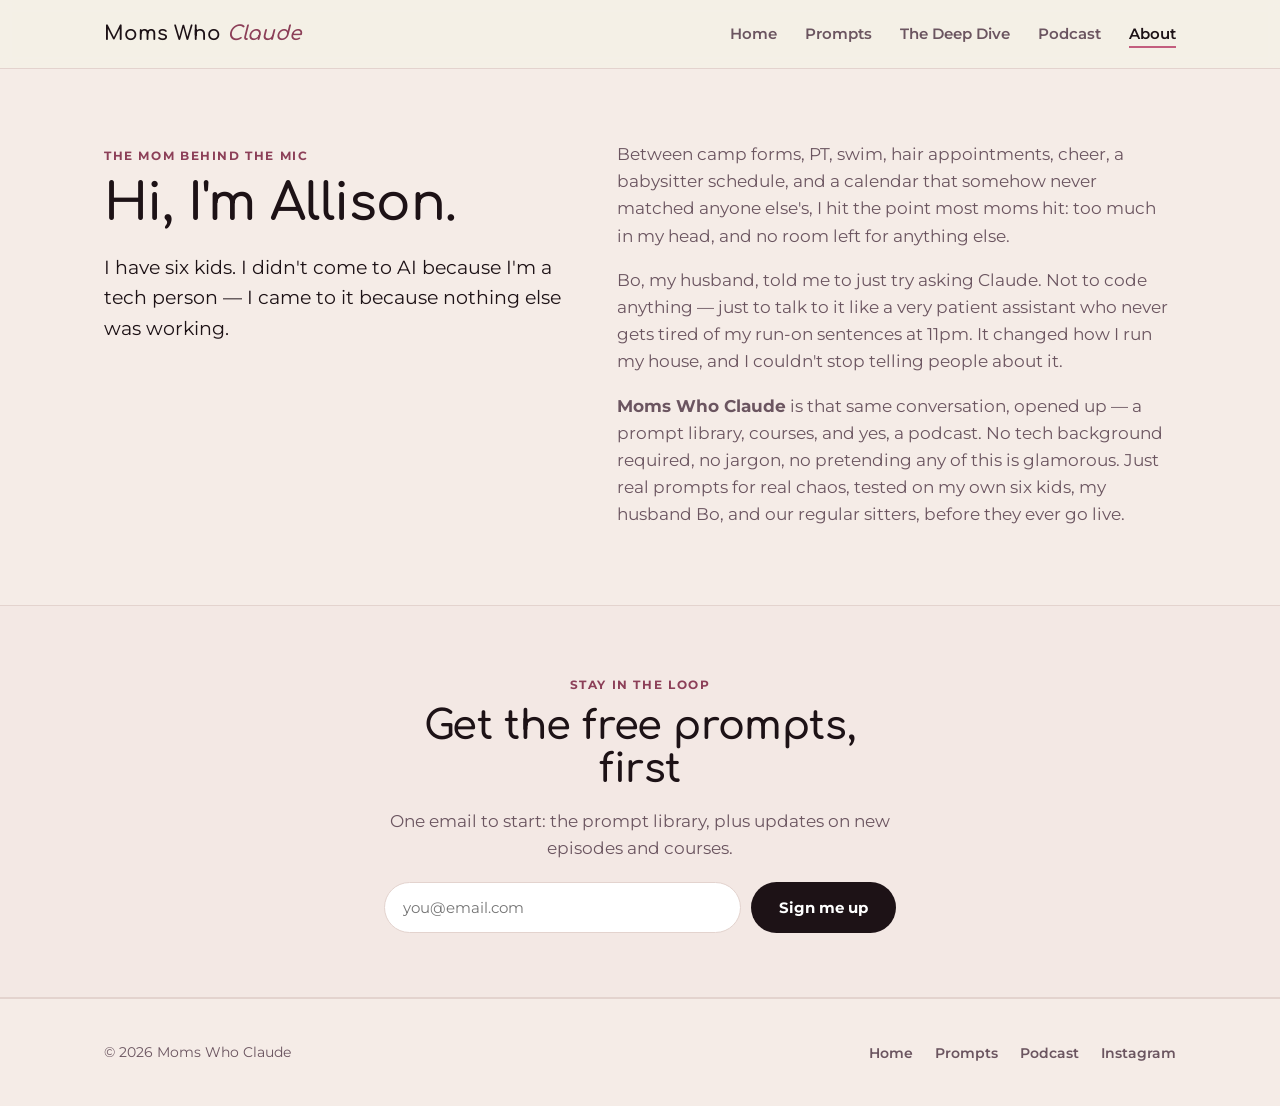
==== about.html @ f39afb76 "Add files via upload" ====
<!DOCTYPE html>
<html lang="en">
<head>
<meta charset="UTF-8">
<meta name="viewport" content="width=device-width, initial-scale=1.0">
<title>About — Moms Who Claude</title>
<meta name="description" content="Allison is a mom of six who found AI out of desperation, not curiosity. This is why she started Moms Who Claude.">
<link rel="preconnect" href="https://fonts.googleapis.com">
<link rel="preconnect" href="https://fonts.gstatic.com" crossorigin>
<link href="https://fonts.googleapis.com/css2?family=Comfortaa:wght@400;600;700&family=Montserrat:wght@400;500;600;700;800&family=Caveat:wght@600&display=swap" rel="stylesheet">
<link rel="stylesheet" href="styles.css">
</head>
<body>

<header class="site-nav">
  <div class="nav-inner wrap">
    <a href="index.html" class="logo">Moms Who <em>Claude</em></a>
    <button class="nav-toggle" aria-label="Open menu" aria-expanded="false">☰</button>
    <ul class="nav-links">
      <li><a href="index.html">Home</a></li>
      <li><a href="resources.html">Prompts</a></li>
      <li><a href="courses.html">The Deep Dive</a></li>
      <li><a href="podcast.html">Podcast</a></li>
      <li><a href="about.html" class="active">About</a></li>
    </ul>
  </div>
</header>

<main>
  <section class="hero">
    <div class="wrap bio-grid">
      <div>
        <span class="eyebrow">The mom behind the mic</span>
        <h1 style="font-size:clamp(2.2rem,4vw,3.2rem);">Hi, I'm Allison.</h1>
        <p class="lede">I have six kids. I didn't come to AI because I'm a tech person — I came to it because nothing else was working.</p>
      </div>

      <div>
        <p>Between camp forms, PT, swim, hair appointments, cheer, a babysitter schedule, and a calendar that somehow never matched anyone else's, I hit the point most moms hit: too much in my head, and no room left for anything else.</p>
        <p>Bo, my husband, told me to just try asking Claude. Not to code anything — just to talk to it like a very patient assistant who never gets tired of my run-on sentences at 11pm. It changed how I run my house, and I couldn't stop telling people about it.</p>
        <p><strong>Moms Who Claude</strong> is that same conversation, opened up — a prompt library, courses, and yes, a podcast. No tech background required, no jargon, no pretending any of this is glamorous. Just real prompts for real chaos, tested on my own six kids, my husband Bo, and our regular sitters, before they ever go live.</p>
      </div>
    </div>
  </section>

  <section class="section-alt" id="contact">
    <div class="wrap" style="max-width:560px; text-align:center;">
      <span class="eyebrow">Stay in the loop</span>
      <h2>Get the free prompts, first</h2>
      <p>One email to start: the prompt library, plus updates on new episodes and courses.</p>
      <form style="display:flex; gap:10px; flex-wrap:wrap; justify-content:center; margin-top:20px;" onsubmit="event.preventDefault(); alert('Thanks for signing up! (Connect this form to your email tool to go live.)');">
        <input type="email" required placeholder="you@email.com" style="flex:1; min-width:220px; padding:14px 18px; border-radius:999px; border:1px solid var(--line); font-family:var(--font-body); font-size:0.95rem;">
        <button type="submit" class="btn btn-primary">Sign me up</button>
      </form>
    </div>
  </section>
</main>

<footer>
  <div class="wrap footer-inner">
    <span class="foot-note">© 2026 Moms Who Claude</span>
    <ul class="foot-links">
      <li><a href="index.html">Home</a></li>
      <li><a href="resources.html">Prompts</a></li>
      <li><a href="podcast.html">Podcast</a></li>
      <li><a href="https://instagram.com/" target="_blank" rel="noopener">Instagram</a></li>
    </ul>
  </div>
</footer>

<script>
  const toggle = document.querySelector('.nav-toggle');
  const links = document.querySelector('.nav-links');
  toggle.addEventListener('click', () => {
    const open = links.classList.toggle('open');
    toggle.setAttribute('aria-expanded', open);
  });
</script>
</body>
</html>
---- styles.css ----
/* ============================================
   Moms Who Claude — Design Tokens
   ============================================ */
:root{
  --cream: #F5ECE7;
  --blush: #F3E8E4;
  --plum: #2A1B22;
  --ink: #1D1216;
  --ink-soft: #6B5560;
  --rose: #C35E7E;
  --rose-deep: #8C3F58;
  --rose-light: #D3849A;
  --line: #E3D3CE;
  --white: #FFFFFF;

  /* kept as aliases so the rest of the file reads cleanly */
  --paper: var(--cream);
  --paper-dim: var(--blush);

  --font-display: 'Comfortaa', sans-serif;
  --font-body: 'Montserrat', -apple-system, BlinkMacSystemFont, sans-serif;

  --radius: 14px;
  --max-width: 1120px;
}

*, *::before, *::after{ box-sizing: border-box; }

html{ scroll-behavior: smooth; }

body{
  margin: 0;
  background: var(--paper);
  color: var(--ink);
  font-family: var(--font-body);
  font-size: 17px;
  line-height: 1.6;
  -webkit-font-smoothing: antialiased;
}

img{ max-width: 100%; display: block; }

a{ color: inherit; }

.wrap{
  max-width: var(--max-width);
  margin: 0 auto;
  padding: 0 24px;
}

/* ---------- Typography ---------- */
h1, h2, h3{
  font-family: var(--font-display);
  font-weight: 600;
  line-height: 1.08;
  margin: 0 0 0.4em;
  letter-spacing: -0.01em;
}
h1{ font-size: clamp(2.4rem, 5vw, 4rem); }
h2{ font-size: clamp(1.7rem, 3.2vw, 2.5rem); }
h3{ font-size: 1.25rem; }

.eyebrow{
  font-family: var(--font-body);
  font-weight: 700;
  font-size: 0.72rem;
  letter-spacing: 0.14em;
  text-transform: uppercase;
  color: var(--rose-deep);
  margin: 0 0 0.9em;
  display: inline-block;
}

p{ margin: 0 0 1em; color: var(--ink-soft); }
.lede{ font-size: 1.2rem; color: var(--ink); }

/* ---------- Buttons ---------- */
.btn{
  display: inline-flex;
  align-items: center;
  gap: 8px;
  font-family: var(--font-body);
  font-weight: 700;
  font-size: 0.95rem;
  padding: 14px 26px;
  border-radius: 999px;
  text-decoration: none;
  border: 2px solid transparent;
  cursor: pointer;
  transition: transform 0.15s ease, background 0.15s ease, border-color .15s ease;
}
.btn:hover{ transform: translateY(-2px); }
.btn:focus-visible{ outline: 3px solid var(--rose-light); outline-offset: 3px; }

.btn-primary{ background: var(--ink); color: var(--white); }
.btn-primary:hover{ background: #33384f; }

.btn-outline{ background: transparent; border-color: var(--ink); color: var(--ink); }
.btn-outline:hover{ background: var(--ink); color: var(--white); }

/* ---------- Nav ---------- */
header.site-nav{
  position: sticky; top: 0; z-index: 50;
  background: rgba(244,240,230,0.92);
  backdrop-filter: blur(6px);
  border-bottom: 1px solid var(--line);
}
.nav-inner{
  display: flex; align-items: center; justify-content: space-between;
  padding: 18px 24px;
}
.logo{
  font-family: var(--font-display);
  font-weight: 600;
  font-size: 1.25rem;
  text-decoration: none;
  color: var(--ink);
}
.logo em{ font-style: italic; color: var(--rose-deep); }
.nav-links{ display: flex; gap: 28px; list-style: none; margin: 0; padding: 0; }
.nav-links a{
  text-decoration: none;
  font-weight: 600;
  font-size: 0.95rem;
  color: var(--ink-soft);
  padding-bottom: 3px;
  border-bottom: 2px solid transparent;
}
.nav-links a:hover, .nav-links a.active{ color: var(--ink); border-color: var(--rose); }

.nav-toggle{ display: none; background: none; border: none; font-size: 1.6rem; cursor: pointer; color: var(--ink); }

@media (max-width: 720px){
  .nav-links{
    position: absolute; top: 100%; left: 0; right: 0;
    background: var(--paper); border-bottom: 1px solid var(--line);
    flex-direction: column; padding: 18px 24px; gap: 16px;
    display: none;
  }
  .nav-links.open{ display: flex; }
  .nav-toggle{ display: block; }
}

/* ---------- Hero ---------- */
.hero{ padding: 72px 0 60px; }
.hero-grid{
  display: grid; grid-template-columns: 1.1fr 1fr; gap: 56px; align-items: center;
}
@media (max-width: 880px){ .hero-grid{ grid-template-columns: 1fr; } }

.hero-cta{ display: flex; gap: 14px; flex-wrap: wrap; margin-top: 28px; }

/* Signature element: the "Sunday Night Swap" card pair */
.swap{
  position: relative;
  display: grid;
  gap: 14px;
}
.swap-card{
  background: var(--white);
  border: 1px solid var(--line);
  border-radius: var(--radius);
  padding: 22px 24px;
  box-shadow: 0 18px 34px -22px rgba(29,18,22,0.35);
}
.swap-card.messy{
  transform: rotate(-1.4deg);
  font-family: 'Caveat', cursive;
  font-size: 1.28rem;
  color: #3D2530;
  background: var(--blush);
  border-color: var(--rose-light);
}
.swap-card.messy .swap-label{ font-family: var(--font-body); }
.swap-card.calm{
  transform: rotate(0.8deg);
  border-color: var(--rose-light);
}
.swap-label{
  font-weight: 800; font-size: 0.7rem; letter-spacing: 0.1em; text-transform: uppercase;
  color: var(--rose); margin-bottom: 10px; display: block;
}
.swap-card.calm .swap-label{ color: var(--rose-light); }
.swap ul{ margin: 0; padding-left: 1.1em; }
.swap-card.messy li{ margin-bottom: 6px; }
.swap-card.calm li{ margin-bottom: 8px; color: var(--ink); font-family: var(--font-body); font-size: 0.96rem; }
.swap-arrow{
  text-align: center; font-size: 1.4rem; color: var(--rose-deep); margin: -4px 0;
}

/* ---------- Sections ---------- */
section{ padding: 64px 0; }
.section-head{ max-width: 640px; margin-bottom: 40px; }
.section-alt{ background: var(--paper-dim); border-top: 1px solid var(--line); border-bottom: 1px solid var(--line); }

.grid-3{ display: grid; grid-template-columns: repeat(3, 1fr); gap: 26px; }
@media (max-width: 880px){ .grid-3{ grid-template-columns: 1fr; } }

.grid-4{ display: grid; grid-template-columns: repeat(4, 1fr); gap: 22px; }
@media (max-width: 980px){ .grid-4{ grid-template-columns: repeat(2, 1fr); } }
@media (max-width: 560px){ .grid-4{ grid-template-columns: 1fr; } }

.grid-2{ display: grid; grid-template-columns: repeat(2, 1fr); gap: 24px; }
@media (max-width: 720px){ .grid-2{ grid-template-columns: 1fr; } }

.card{
  background: var(--white);
  border: 1px solid var(--line);
  border-radius: var(--radius);
  padding: 28px;
}
.card .icon{ font-size: 1.6rem; margin-bottom: 14px; display: block; }

/* Episode list */
.ep-row{
  display: grid;
  grid-template-columns: 64px 1fr auto;
  gap: 20px;
  align-items: center;
  padding: 22px 0;
  border-bottom: 1px solid var(--line);
}
.ep-num{
  font-family: var(--font-display);
  font-size: 1.6rem;
  color: var(--rose-deep);
}
.ep-title{ font-weight: 700; margin-bottom: 4px; }
.ep-desc{ color: var(--ink-soft); font-size: 0.94rem; margin: 0; }
.ep-tag{
  font-size: 0.72rem; font-weight: 800; letter-spacing: 0.08em; text-transform: uppercase;
  padding: 5px 10px; border-radius: 999px; background: var(--rose-light); color: var(--white);
  white-space: nowrap;
}
.ep-tag.soon{ background: var(--line); color: var(--ink-soft); }
@media (max-width: 600px){
  .ep-row{ grid-template-columns: 40px 1fr; }
  .ep-tag{ grid-column: 2; justify-self: start; margin-top: 6px; }
}

/* About page */
.bio-grid{ display: grid; grid-template-columns: 0.9fr 1.1fr; gap: 56px; align-items: start; }
@media (max-width: 880px){ .bio-grid{ grid-template-columns: 1fr; } }
.crew{
  display: flex; flex-wrap: wrap; gap: 10px; margin-top: 18px;
}
.crew span{
  background: var(--white); border: 1px solid var(--line); border-radius: 999px;
  padding: 7px 14px; font-size: 0.85rem; font-weight: 600;
}

/* ---------- Footer ---------- */
footer{ border-top: 1px solid var(--line); padding: 40px 0; }
.footer-inner{
  display: flex; justify-content: space-between; align-items: center; flex-wrap: wrap; gap: 16px;
}
.foot-links{ display: flex; gap: 22px; list-style: none; margin: 0; padding: 0; }
.foot-links a{ text-decoration: none; font-weight: 600; font-size: 0.9rem; color: var(--ink-soft); }
.foot-links a:hover{ color: var(--ink); }
.foot-note{ font-size: 0.85rem; color: var(--ink-soft); }

/* ---------- Pillars (home) ---------- */
.pillar-card{
  background: var(--white);
  border: 1px solid var(--line);
  border-radius: var(--radius);
  padding: 30px 28px;
  text-decoration: none;
  color: var(--ink);
  display: block;
  transition: transform .15s ease, box-shadow .15s ease;
}
.pillar-card:hover{ transform: translateY(-3px); box-shadow: 0 18px 34px -24px rgba(29,18,22,0.4); }
.pillar-card .icon{ font-size: 1.7rem; margin-bottom: 12px; display: block; }
.pillar-card .pillar-link{
  font-weight: 800; font-size: 0.82rem; letter-spacing: .04em; color: var(--rose-deep);
  margin-top: 12px; display: inline-block;
}

/* Light teaser strip */
.teaser{
  display: flex; align-items: center; justify-content: space-between; gap: 24px; flex-wrap: wrap;
  background: var(--white); border: 1px solid var(--line); border-radius: var(--radius);
  padding: 24px 28px;
}
@media (max-width: 600px){ .teaser{ flex-direction: column; align-items: flex-start; } }

/* ---------- Pricing / offer cards ---------- */
.price-card{
  background: var(--white); border: 1px solid var(--line); border-radius: var(--radius);
  padding: 32px 28px; display: flex; flex-direction: column; height: 100%;
}
.price-card.featured{ border-color: var(--rose); box-shadow: 0 18px 34px -24px rgba(29,18,22,0.4); }
.price-tag{ font-family: var(--font-display); font-size: 2rem; margin: 6px 0 18px; }
.price-tag span{ font-family: var(--font-body); font-size: 0.95rem; color: var(--ink-soft); font-weight: 600; }
.feature-list{ list-style: none; margin: 0 0 24px; padding: 0; flex-grow: 1; }
.feature-list li{ padding: 7px 0 7px 26px; position: relative; color: var(--ink-soft); font-size: 0.95rem; }
.feature-list li::before{ content: "✓"; position: absolute; left: 0; color: var(--rose-light); font-weight: 800; }

/* Waitlist badge */
.badge{
  display: inline-block; font-size: 0.72rem; font-weight: 800; letter-spacing: .08em; text-transform: uppercase;
  background: var(--rose); color: var(--white); padding: 5px 12px; border-radius: 999px; margin-bottom: 14px;
}

@media (prefers-reduced-motion: reduce){
  html{ scroll-behavior: auto; }
  .btn{ transition: none; }
}
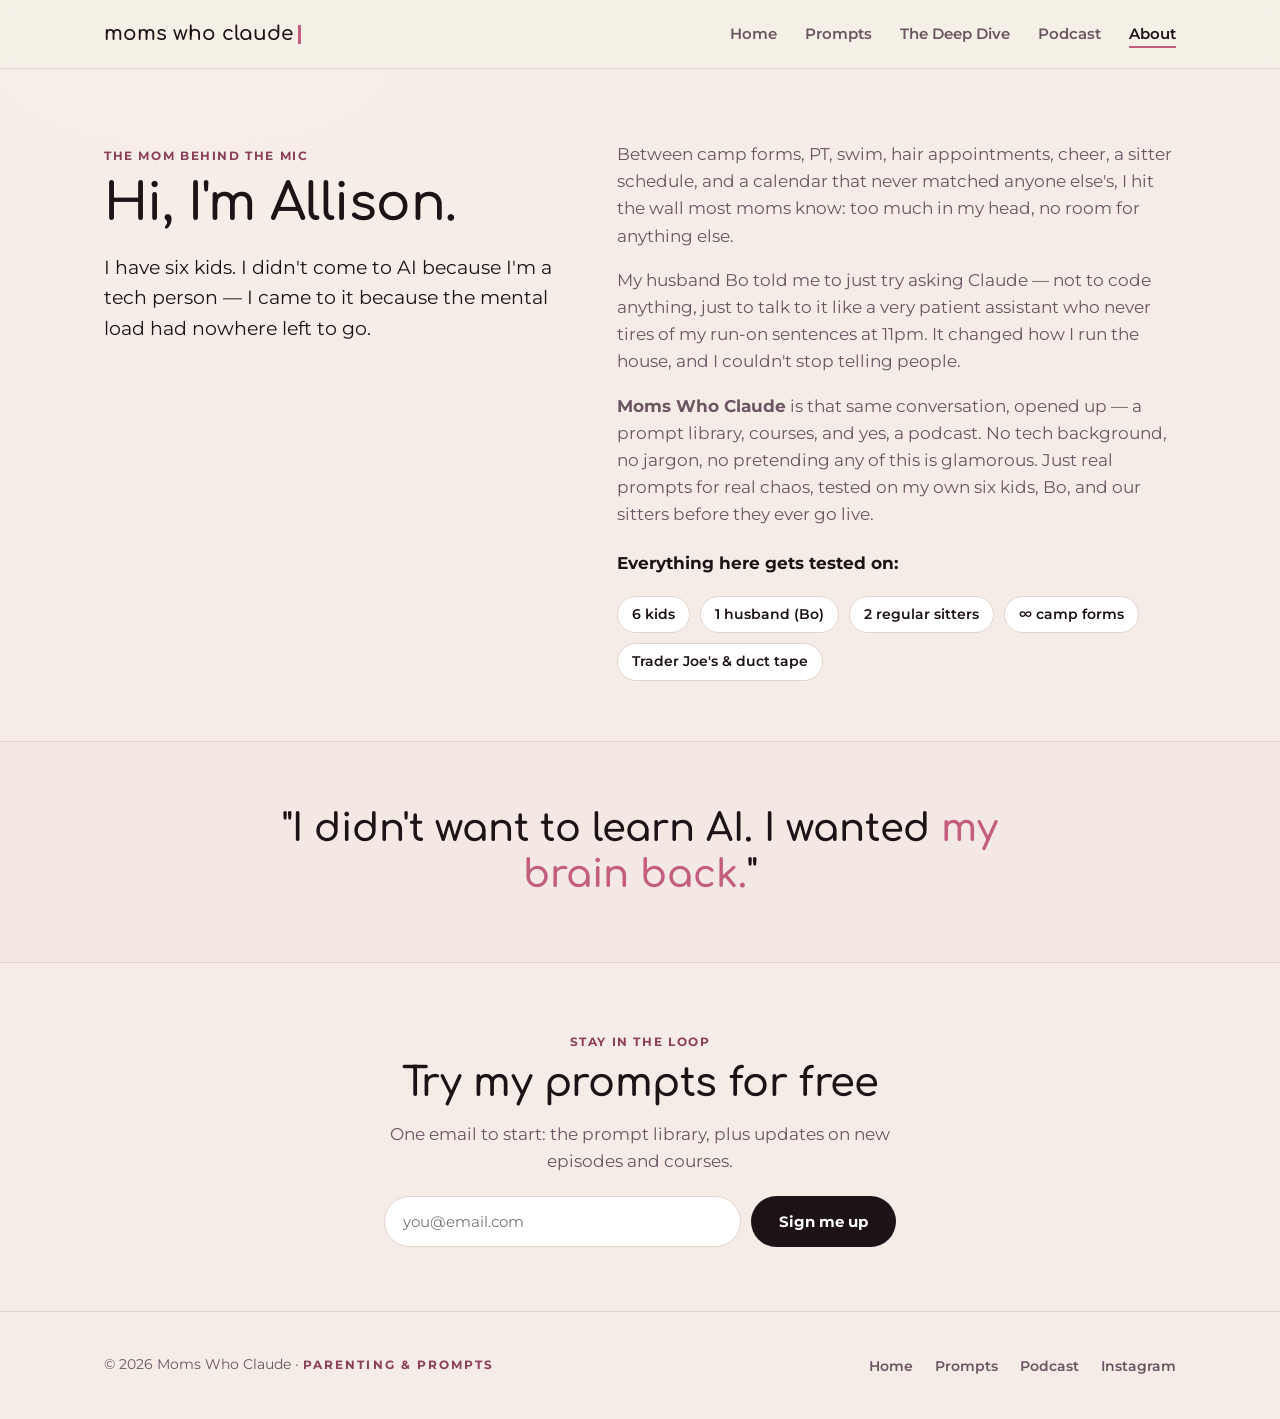
==== commit 5c7bcc7e: "Rework site copy and design around mental load positioning - Hero + meta descriptions lead with "men" ====
--- a/about.html
+++ b/about.html
@@ -14,7 +14,7 @@
 
 <header class="site-nav">
   <div class="nav-inner wrap">
-    <a href="index.html" class="logo">Moms Who <em>Claude</em></a>
+    <a href="index.html" class="logo">moms who claude<span class="cursor" aria-hidden="true"></span></a>
     <button class="nav-toggle" aria-label="Open menu" aria-expanded="false">☰</button>
     <ul class="nav-links">
       <li><a href="index.html">Home</a></li>
@@ -32,38 +32,52 @@
       <div>
         <span class="eyebrow">The mom behind the mic</span>
         <h1 style="font-size:clamp(2.2rem,4vw,3.2rem);">Hi, I'm Allison.</h1>
-        <p class="lede">I have six kids. I didn't come to AI because I'm a tech person — I came to it because nothing else was working.</p>
+        <p class="lede">I have six kids. I didn't come to AI because I'm a tech person — I came to it because the mental load had nowhere left to go.</p>
       </div>
 
       <div>
-        <p>Between camp forms, PT, swim, hair appointments, cheer, a babysitter schedule, and a calendar that somehow never matched anyone else's, I hit the point most moms hit: too much in my head, and no room left for anything else.</p>
-        <p>Bo, my husband, told me to just try asking Claude. Not to code anything — just to talk to it like a very patient assistant who never gets tired of my run-on sentences at 11pm. It changed how I run my house, and I couldn't stop telling people about it.</p>
-        <p><strong>Moms Who Claude</strong> is that same conversation, opened up — a prompt library, courses, and yes, a podcast. No tech background required, no jargon, no pretending any of this is glamorous. Just real prompts for real chaos, tested on my own six kids, my husband Bo, and our regular sitters, before they ever go live.</p>
+        <p>Between camp forms, PT, swim, hair appointments, cheer, a sitter schedule, and a calendar that never matched anyone else's, I hit the wall most moms know: too much in my head, no room for anything else.</p>
+        <p>My husband Bo told me to just try asking Claude — not to code anything, just to talk to it like a very patient assistant who never tires of my run-on sentences at 11pm. It changed how I run the house, and I couldn't stop telling people.</p>
+        <p><strong>Moms Who Claude</strong> is that same conversation, opened up — a prompt library, courses, and yes, a podcast. No tech background, no jargon, no pretending any of this is glamorous. Just real prompts for real chaos, tested on my own six kids, Bo, and our sitters before they ever go live.</p>
+        <p style="font-weight:700; color:var(--ink); margin-top:22px; margin-bottom:12px;">Everything here gets tested on:</p>
+        <div class="crew">
+          <span>6 kids</span>
+          <span>1 husband (Bo)</span>
+          <span>2 regular sitters</span>
+          <span>∞ camp forms</span>
+          <span>Trader Joe's &amp; duct tape</span>
+        </div>
       </div>
     </div>
   </section>
 
-  <section class="section-alt" id="contact">
+  <section class="section-alt">
+    <div class="wrap pullquote">
+      <p>"I didn't want to learn AI. I wanted <span class="hl">my brain back.</span>"</p>
+    </div>
+  </section>
+
+  <section id="contact">
     <div class="wrap" style="max-width:560px; text-align:center;">
       <span class="eyebrow">Stay in the loop</span>
-      <h2>Get the free prompts, first</h2>
+      <h2>Try my prompts for free</h2>
       <p>One email to start: the prompt library, plus updates on new episodes and courses.</p>
-      <form style="display:flex; gap:10px; flex-wrap:wrap; justify-content:center; margin-top:20px;" onsubmit="event.preventDefault(); alert('Thanks for signing up! (Connect this form to your email tool to go live.)');">
-        <input type="email" required placeholder="you@email.com" style="flex:1; min-width:220px; padding:14px 18px; border-radius:999px; border:1px solid var(--line); font-family:var(--font-body); font-size:0.95rem;">
-        <button type="submit" class="btn btn-primary">Sign me up</button>
-      </form>
+      <form action="https://app.kit.com/forms/9696511/subscriptions" method="post" data-sv-form="9696511" data-uid="75619957ce" data-format="inline" data-version="5" data-options='{"settings":{"after_subscribe":{"action":"message","success_message":"You are in! Check your email to confirm and grab the prompt library.","redirect_url":""}}}' class="seva-form formkit-form" style="display:flex; gap:10px; flex-wrap:wrap; justify-content:center; margin-top:20px;">
+        <input type="email" name="email_address" required placeholder="you@email.com" aria-label="Email address" style="flex:1; min-width:220px; padding:14px 18px; border-radius:999px; border:1px solid var(--line); font-family:var(--font-body); font-size:0.95rem;">
+        <button type="submit" data-element="submit" class="btn btn-primary">Sign me up</button>
+      </form> <script>document.querySelector('form[data-uid="75619957ce"]').addEventListener('submit',function(e){e.preventDefault();var f=e.target,b=f.querySelector('button[type=submit]');if(b){b.disabled=true;b.textContent='Signing you up…';}fetch(f.action,{method:'POST',headers:{'Accept':'application/json'},body:new URLSearchParams(new FormData(f))}).then(function(r){return r.json();}).then(function(){f.innerHTML='<p style="font-family:var(--font-body);font-size:1rem;margin:0;">You\'re in — thanks for subscribing! Check your inbox to confirm.</p>';}).catch(function(){if(b){b.disabled=false;b.textContent='Sign me up';}alert('Hmm, something went wrong — please try again.');});});</script>
     </div>
   </section>
 </main>
 
 <footer>
   <div class="wrap footer-inner">
-    <span class="foot-note">© 2026 Moms Who Claude</span>
+    <span class="foot-note">© 2026 Moms Who Claude · <span class="foot-tag">Parenting &amp; Prompts</span></span>
     <ul class="foot-links">
       <li><a href="index.html">Home</a></li>
       <li><a href="resources.html">Prompts</a></li>
       <li><a href="podcast.html">Podcast</a></li>
-      <li><a href="https://instagram.com/" target="_blank" rel="noopener">Instagram</a></li>
+      <li><a href="https://instagram.com/momswhoclaude" target="_blank" rel="noopener">Instagram</a></li>
     </ul>
   </div>
 </footer>
--- a/styles.css
+++ b/styles.css
@@ -115,8 +115,19 @@
   font-size: 1.25rem;
   text-decoration: none;
   color: var(--ink);
-}
-.logo em{ font-style: italic; color: var(--rose-deep); }
+  display: inline-flex;
+  align-items: baseline;
+}
+.logo .cursor{
+  display: inline-block;
+  width: 3px;
+  height: 0.95em;
+  background: var(--rose);
+  margin-left: 5px;
+  align-self: center;
+  animation: cursor-blink 1.1s steps(1) infinite;
+}
+@keyframes cursor-blink{ 50%{ opacity: 0; } }
 .nav-links{ display: flex; gap: 28px; list-style: none; margin: 0; padding: 0; }
 .nav-links a{
   text-decoration: none;
@@ -142,7 +153,22 @@
 }
 
 /* ---------- Hero ---------- */
-.hero{ padding: 72px 0 60px; }
+.hero{
+  padding: 72px 0 60px;
+  background: radial-gradient(120% 90% at 15% 0%, #F7EEEA 0%, var(--paper) 55%);
+}
+.hl{ color: var(--rose); }
+
+/* Pull quote band */
+.pullquote{ max-width: 820px; text-align: center; }
+.pullquote p{
+  font-family: var(--font-display);
+  font-weight: 600;
+  font-size: clamp(1.6rem, 3.4vw, 2.4rem);
+  line-height: 1.2;
+  color: var(--ink);
+  margin: 0;
+}
 .hero-grid{
   display: grid; grid-template-columns: 1.1fr 1fr; gap: 56px; align-items: center;
 }
@@ -233,8 +259,11 @@
   white-space: nowrap;
 }
 .ep-tag.soon{ background: var(--line); color: var(--ink-soft); }
+a.ep-tag{ text-decoration: none; transition: background .15s ease; }
+a.ep-tag:hover{ background: var(--rose); }
 @media (max-width: 600px){
-  .ep-row{ grid-template-columns: 40px 1fr; }
+  .ep-row{ grid-template-columns: 46px 1fr; }
+  .ep-num{ font-size: 1.25rem; }
   .ep-tag{ grid-column: 2; justify-self: start; margin-top: 6px; }
 }
 
@@ -258,6 +287,7 @@
 .foot-links a{ text-decoration: none; font-weight: 600; font-size: 0.9rem; color: var(--ink-soft); }
 .foot-links a:hover{ color: var(--ink); }
 .foot-note{ font-size: 0.85rem; color: var(--ink-soft); }
+.foot-tag{ letter-spacing: 0.18em; text-transform: uppercase; font-size: 0.72rem; color: var(--rose-deep); font-weight: 700; }
 
 /* ---------- Pillars (home) ---------- */
 .pillar-card{
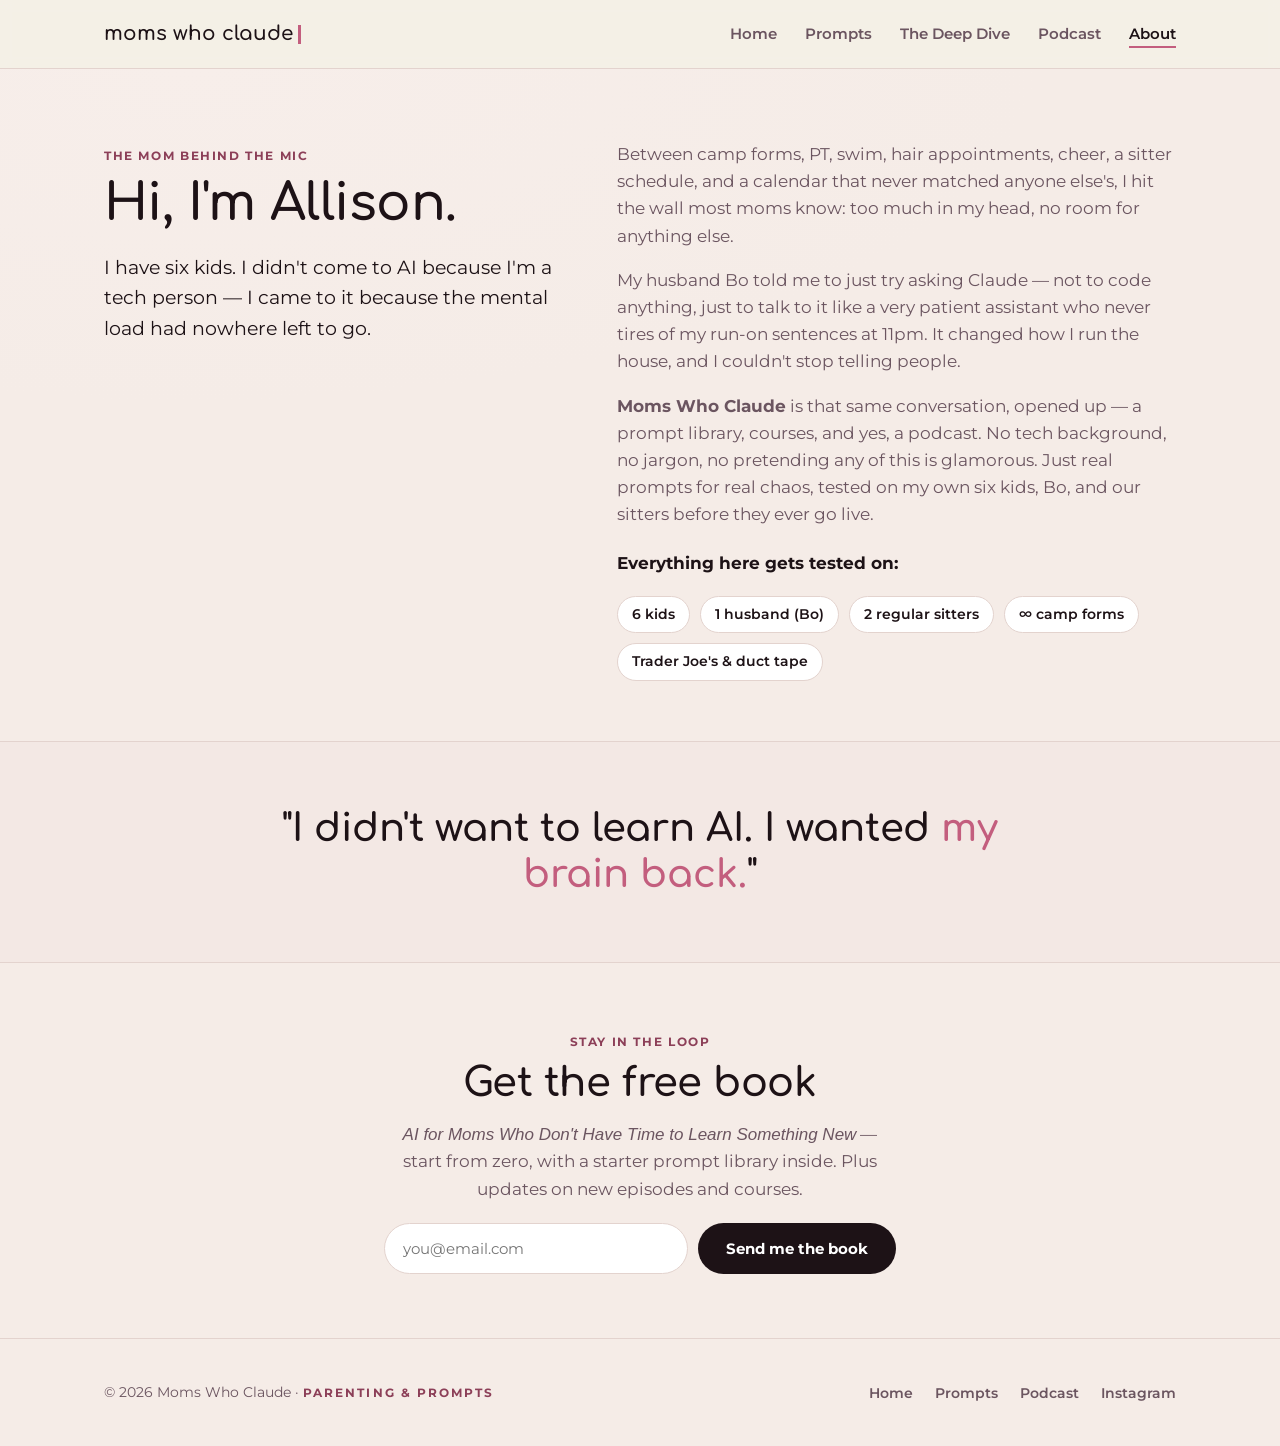
==== commit b8fad550: "Unify signup offer: email gets the free book, prompts stay free to browse Signup CTAs previously pro" ====
--- a/about.html
+++ b/about.html
@@ -60,12 +60,12 @@
   <section id="contact">
     <div class="wrap" style="max-width:560px; text-align:center;">
       <span class="eyebrow">Stay in the loop</span>
-      <h2>Try my prompts for free</h2>
-      <p>One email to start: the prompt library, plus updates on new episodes and courses.</p>
-      <form action="https://app.kit.com/forms/9696511/subscriptions" method="post" data-sv-form="9696511" data-uid="75619957ce" data-format="inline" data-version="5" data-options='{"settings":{"after_subscribe":{"action":"message","success_message":"You are in! Check your email to confirm and grab the prompt library.","redirect_url":""}}}' class="seva-form formkit-form" style="display:flex; gap:10px; flex-wrap:wrap; justify-content:center; margin-top:20px;">
+      <h2>Get the free book</h2>
+      <p><em>AI for Moms Who Don't Have Time to Learn Something New</em> — start from zero, with a starter prompt library inside. Plus updates on new episodes and courses.</p>
+      <form action="https://app.kit.com/forms/9696511/subscriptions" method="post" data-sv-form="9696511" data-uid="75619957ce" data-format="inline" data-version="5" data-options='{"settings":{"after_subscribe":{"action":"message","success_message":"You are in! Check your email to confirm and grab the book.","redirect_url":""}}}' class="seva-form formkit-form" style="display:flex; gap:10px; flex-wrap:wrap; justify-content:center; margin-top:20px;">
         <input type="email" name="email_address" required placeholder="you@email.com" aria-label="Email address" style="flex:1; min-width:220px; padding:14px 18px; border-radius:999px; border:1px solid var(--line); font-family:var(--font-body); font-size:0.95rem;">
-        <button type="submit" data-element="submit" class="btn btn-primary">Sign me up</button>
-      </form> <script>document.querySelector('form[data-uid="75619957ce"]').addEventListener('submit',function(e){e.preventDefault();var f=e.target,b=f.querySelector('button[type=submit]');if(b){b.disabled=true;b.textContent='Signing you up…';}fetch(f.action,{method:'POST',headers:{'Accept':'application/json'},body:new URLSearchParams(new FormData(f))}).then(function(r){return r.json();}).then(function(){f.innerHTML='<p style="font-family:var(--font-body);font-size:1rem;margin:0;">You\'re in — thanks for subscribing! Check your inbox to confirm.</p>';}).catch(function(){if(b){b.disabled=false;b.textContent='Sign me up';}alert('Hmm, something went wrong — please try again.');});});</script>
+        <button type="submit" data-element="submit" class="btn btn-primary">Send me the book</button>
+      </form> <script>document.querySelector('form[data-uid="75619957ce"]').addEventListener('submit',function(e){e.preventDefault();var f=e.target,b=f.querySelector('button[type=submit]');if(b){b.disabled=true;b.textContent='Signing you up…';}fetch(f.action,{method:'POST',headers:{'Accept':'application/json'},body:new URLSearchParams(new FormData(f))}).then(function(r){return r.json();}).then(function(){f.innerHTML='<p style="font-family:var(--font-body);font-size:1rem;margin:0;">You\'re in — thanks for subscribing! Check your inbox to confirm.</p>';}).catch(function(){if(b){b.disabled=false;b.textContent='Send me the book';}alert('Hmm, something went wrong — please try again.');});});</script>
     </div>
   </section>
 </main>
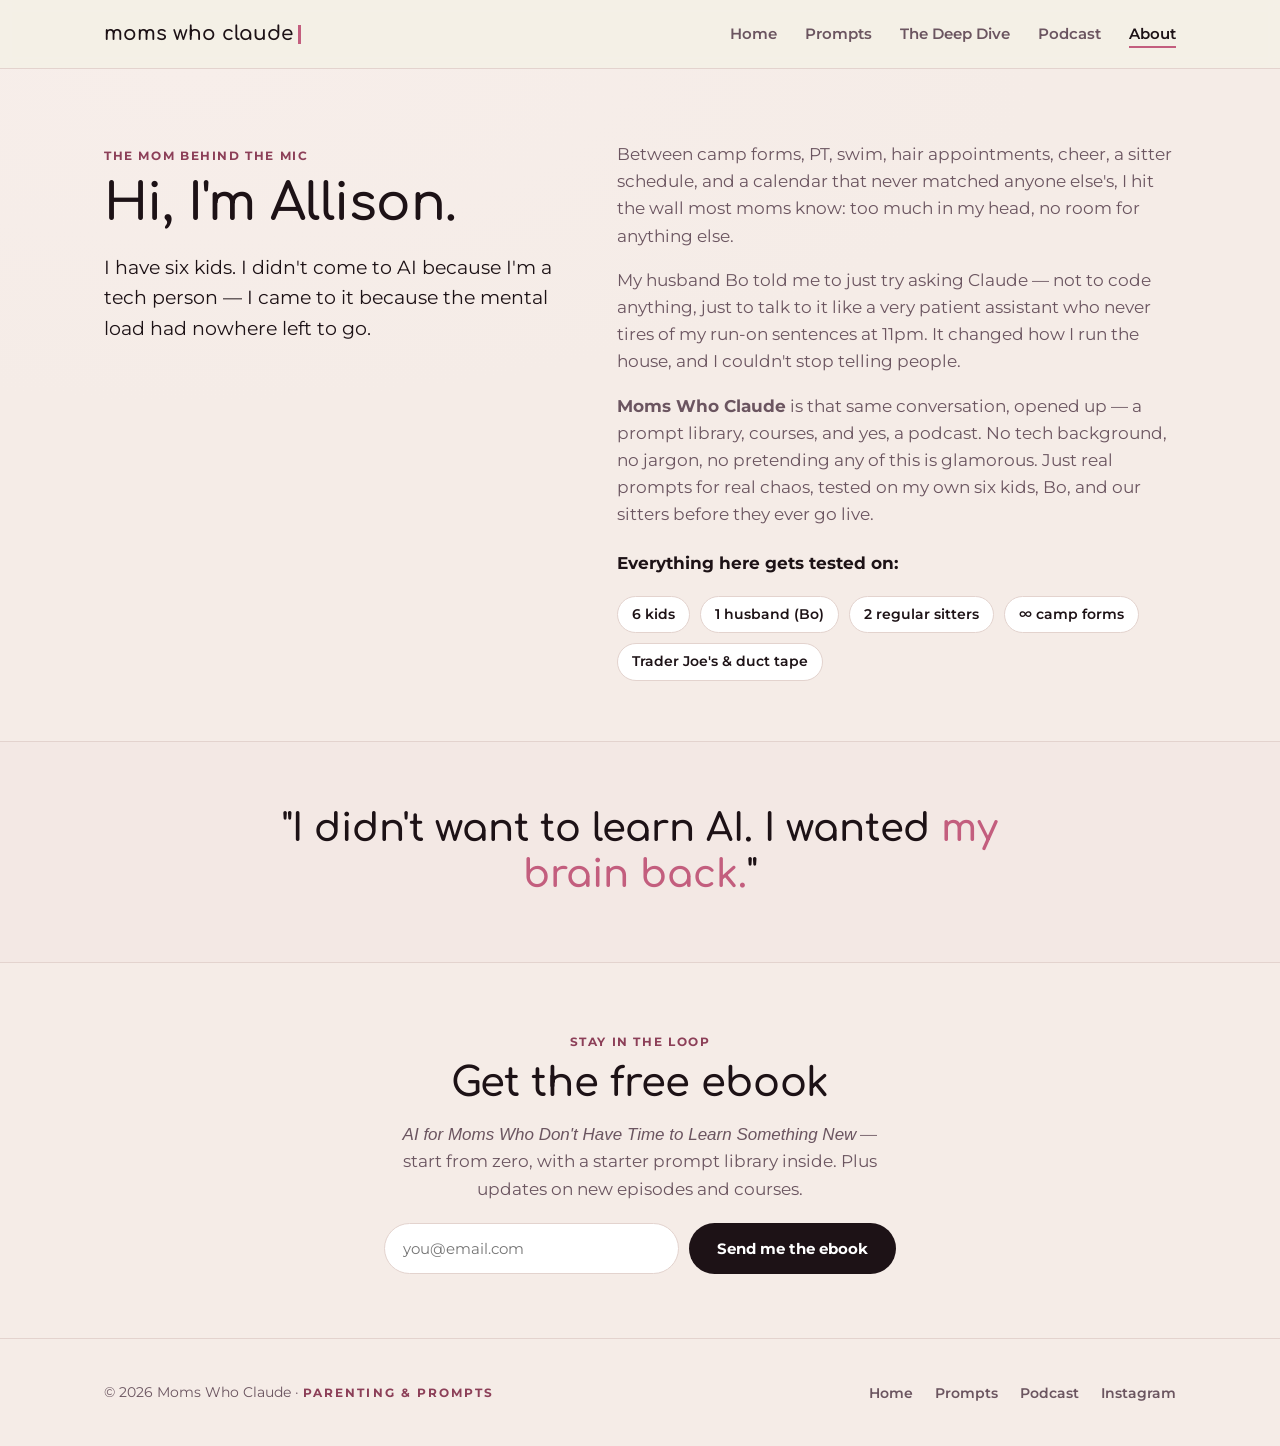
==== commit d0812ff9: "Use "ebook" instead of "book" across all signup copy" ====
--- a/about.html
+++ b/about.html
@@ -60,12 +60,12 @@
   <section id="contact">
     <div class="wrap" style="max-width:560px; text-align:center;">
       <span class="eyebrow">Stay in the loop</span>
-      <h2>Get the free book</h2>
+      <h2>Get the free ebook</h2>
       <p><em>AI for Moms Who Don't Have Time to Learn Something New</em> — start from zero, with a starter prompt library inside. Plus updates on new episodes and courses.</p>
-      <form action="https://app.kit.com/forms/9696511/subscriptions" method="post" data-sv-form="9696511" data-uid="75619957ce" data-format="inline" data-version="5" data-options='{"settings":{"after_subscribe":{"action":"message","success_message":"You are in! Check your email to confirm and grab the book.","redirect_url":""}}}' class="seva-form formkit-form" style="display:flex; gap:10px; flex-wrap:wrap; justify-content:center; margin-top:20px;">
+      <form action="https://app.kit.com/forms/9696511/subscriptions" method="post" data-sv-form="9696511" data-uid="75619957ce" data-format="inline" data-version="5" data-options='{"settings":{"after_subscribe":{"action":"message","success_message":"You are in! Check your email to confirm and grab the ebook.","redirect_url":""}}}' class="seva-form formkit-form" style="display:flex; gap:10px; flex-wrap:wrap; justify-content:center; margin-top:20px;">
         <input type="email" name="email_address" required placeholder="you@email.com" aria-label="Email address" style="flex:1; min-width:220px; padding:14px 18px; border-radius:999px; border:1px solid var(--line); font-family:var(--font-body); font-size:0.95rem;">
-        <button type="submit" data-element="submit" class="btn btn-primary">Send me the book</button>
-      </form> <script>document.querySelector('form[data-uid="75619957ce"]').addEventListener('submit',function(e){e.preventDefault();var f=e.target,b=f.querySelector('button[type=submit]');if(b){b.disabled=true;b.textContent='Signing you up…';}fetch(f.action,{method:'POST',headers:{'Accept':'application/json'},body:new URLSearchParams(new FormData(f))}).then(function(r){return r.json();}).then(function(){f.innerHTML='<p style="font-family:var(--font-body);font-size:1rem;margin:0;">You\'re in — thanks for subscribing! Check your inbox to confirm.</p>';}).catch(function(){if(b){b.disabled=false;b.textContent='Send me the book';}alert('Hmm, something went wrong — please try again.');});});</script>
+        <button type="submit" data-element="submit" class="btn btn-primary">Send me the ebook</button>
+      </form> <script>document.querySelector('form[data-uid="75619957ce"]').addEventListener('submit',function(e){e.preventDefault();var f=e.target,b=f.querySelector('button[type=submit]');if(b){b.disabled=true;b.textContent='Signing you up…';}fetch(f.action,{method:'POST',headers:{'Accept':'application/json'},body:new URLSearchParams(new FormData(f))}).then(function(r){return r.json();}).then(function(){f.innerHTML='<p style="font-family:var(--font-body);font-size:1rem;margin:0;">You\'re in — thanks for subscribing! Check your inbox to confirm.</p>';}).catch(function(){if(b){b.disabled=false;b.textContent='Send me the ebook';}alert('Hmm, something went wrong — please try again.');});});</script>
     </div>
   </section>
 </main>
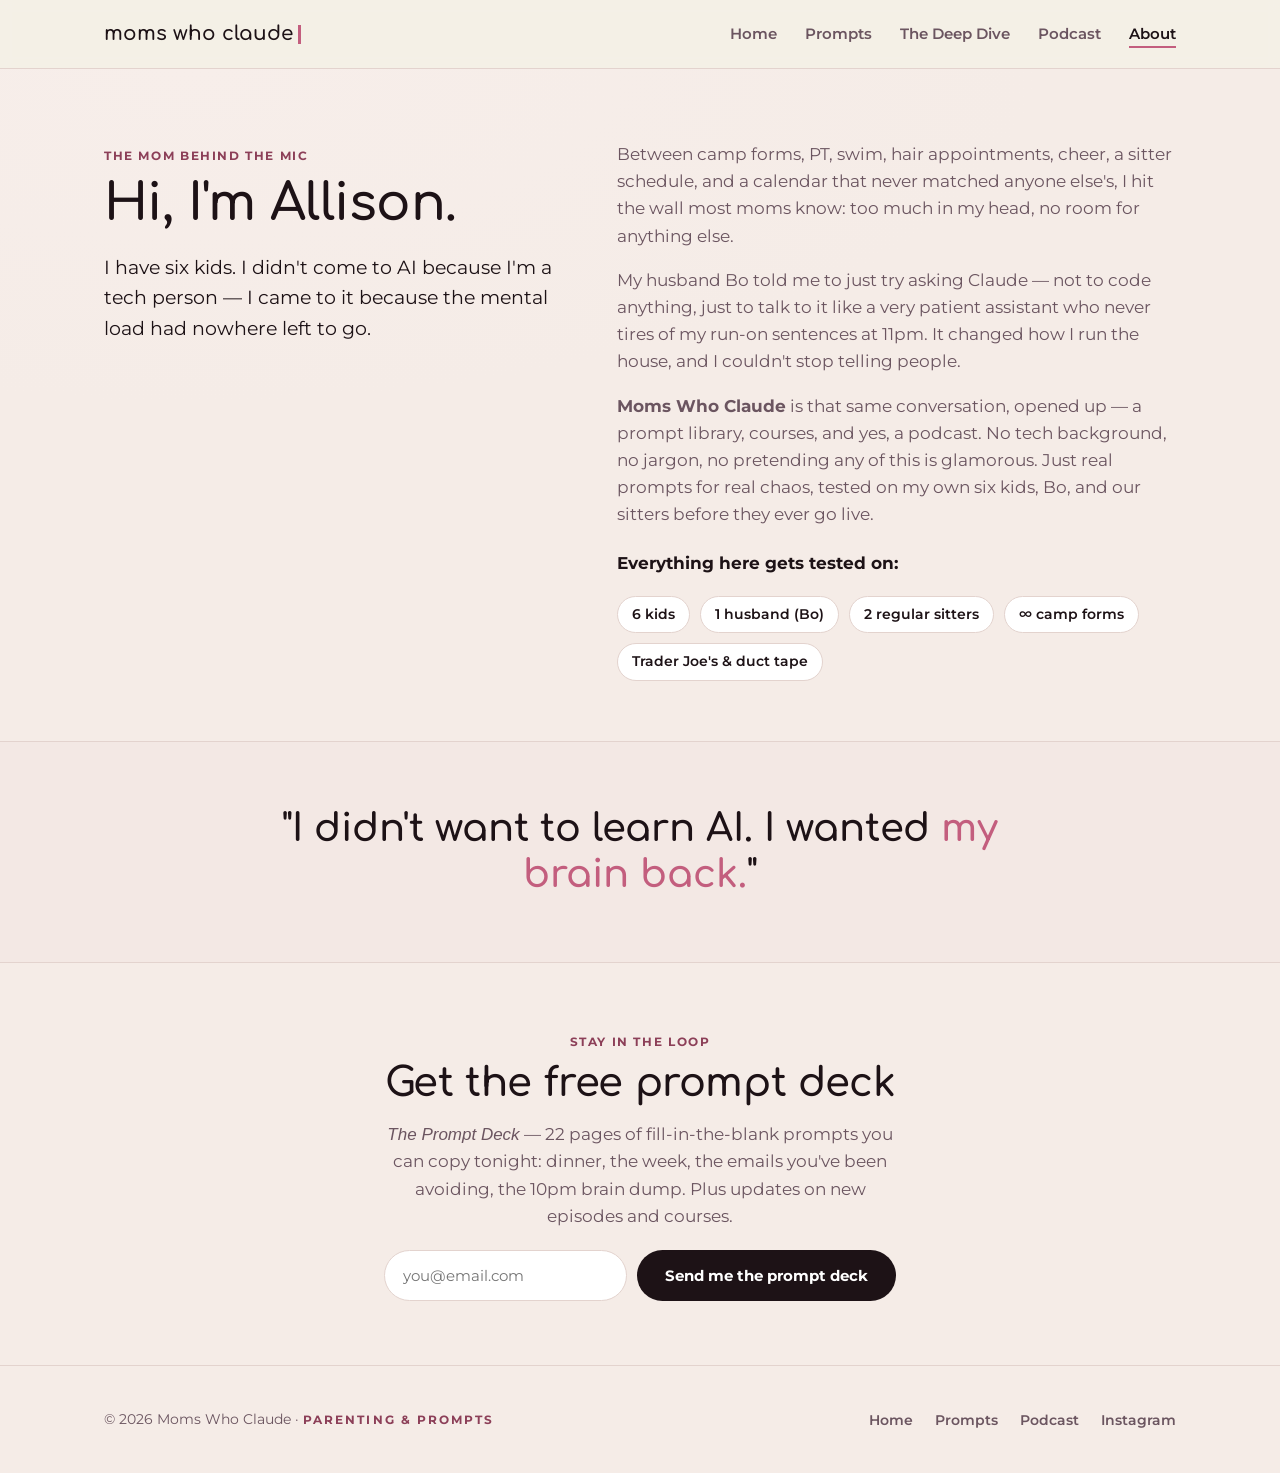
==== commit 25db46b1: "Prompt Deck becomes the free opt-in; guide bar priced at $27" ====
--- a/about.html
+++ b/about.html
@@ -60,12 +60,12 @@
   <section id="contact">
     <div class="wrap" style="max-width:560px; text-align:center;">
       <span class="eyebrow">Stay in the loop</span>
-      <h2>Get the free ebook</h2>
-      <p><em>AI for Moms Who Don't Have Time to Learn Something New</em> — start from zero, with a starter prompt library inside. Plus updates on new episodes and courses.</p>
-      <form action="https://app.kit.com/forms/9696511/subscriptions" method="post" data-sv-form="9696511" data-uid="75619957ce" data-format="inline" data-version="5" data-options='{"settings":{"after_subscribe":{"action":"message","success_message":"You are in! Check your email to confirm and grab the ebook.","redirect_url":""}}}' class="seva-form formkit-form" style="display:flex; gap:10px; flex-wrap:wrap; justify-content:center; margin-top:20px;">
+      <h2>Get the free prompt deck</h2>
+      <p><em>The Prompt Deck</em> — 22 pages of fill-in-the-blank prompts you can copy tonight: dinner, the week, the emails you've been avoiding, the 10pm brain dump. Plus updates on new episodes and courses.</p>
+      <form action="https://app.kit.com/forms/9696511/subscriptions" method="post" data-sv-form="9696511" data-uid="75619957ce" data-format="inline" data-version="5" data-options='{"settings":{"after_subscribe":{"action":"message","success_message":"You are in! Check your email to confirm and grab the prompt deck.","redirect_url":""}}}' class="seva-form formkit-form" style="display:flex; gap:10px; flex-wrap:wrap; justify-content:center; margin-top:20px;">
         <input type="email" name="email_address" required placeholder="you@email.com" aria-label="Email address" style="flex:1; min-width:220px; padding:14px 18px; border-radius:999px; border:1px solid var(--line); font-family:var(--font-body); font-size:0.95rem;">
-        <button type="submit" data-element="submit" class="btn btn-primary">Send me the ebook</button>
-      </form> <script>document.querySelector('form[data-uid="75619957ce"]').addEventListener('submit',function(e){e.preventDefault();var f=e.target,b=f.querySelector('button[type=submit]');if(b){b.disabled=true;b.textContent='Signing you up…';}fetch(f.action,{method:'POST',headers:{'Accept':'application/json'},body:new URLSearchParams(new FormData(f))}).then(function(r){return r.json();}).then(function(){f.innerHTML='<p style="font-family:var(--font-body);font-size:1rem;margin:0;">You\'re in — thanks for subscribing! Check your inbox to confirm.</p>';}).catch(function(){if(b){b.disabled=false;b.textContent='Send me the ebook';}alert('Hmm, something went wrong — please try again.');});});</script>
+        <button type="submit" data-element="submit" class="btn btn-primary">Send me the prompt deck</button>
+      </form> <script>document.querySelector('form[data-uid="75619957ce"]').addEventListener('submit',function(e){e.preventDefault();var f=e.target,b=f.querySelector('button[type=submit]');if(b){b.disabled=true;b.textContent='Signing you up…';}fetch(f.action,{method:'POST',headers:{'Accept':'application/json'},body:new URLSearchParams(new FormData(f))}).then(function(r){return r.json();}).then(function(){f.innerHTML='<p style="font-family:var(--font-body);font-size:1rem;margin:0;">You\'re in — thanks for subscribing! Check your inbox to confirm.</p>';}).catch(function(){if(b){b.disabled=false;b.textContent='Send me the prompt deck';}alert('Hmm, something went wrong — please try again.');});});</script>
     </div>
   </section>
 </main>
